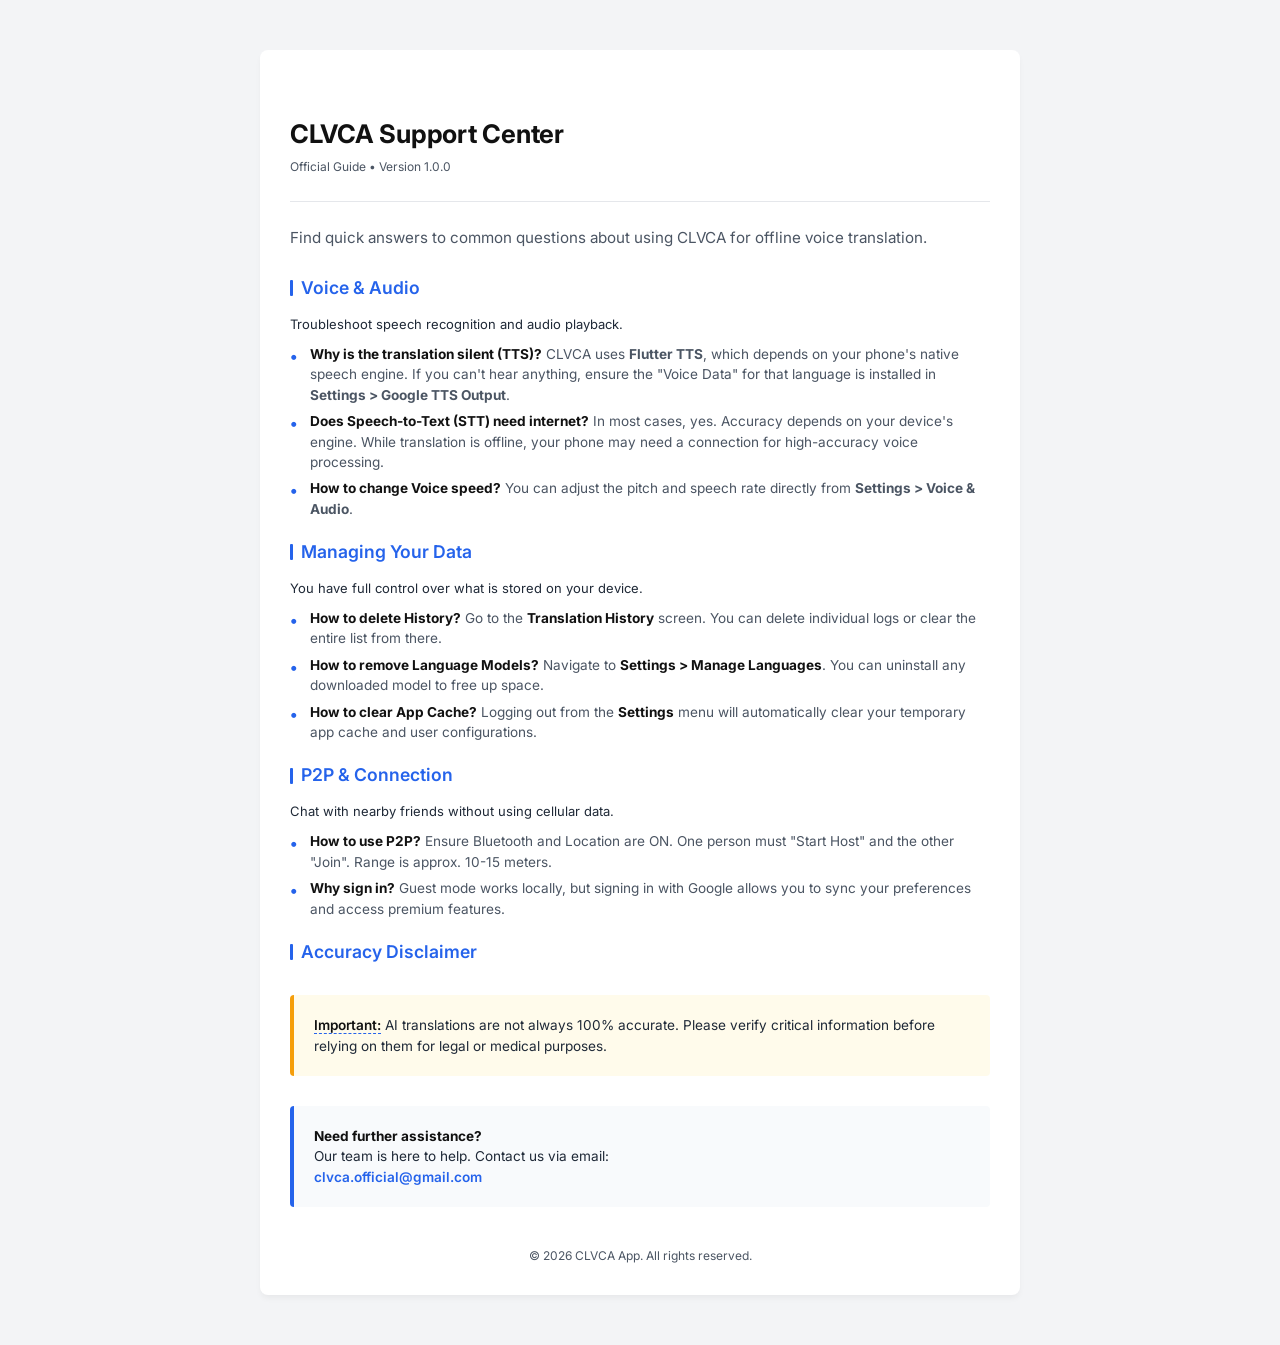
==== help.html @ 56c7fd8b "Update help.html" ====
<!DOCTYPE html>
<html lang="en">
<head>
  <meta charset="UTF-8">
  <meta name="viewport" content="width=device-width, initial-scale=1.0">
  <title>CLVCA Help Center</title>
  <link rel="stylesheet" href="style.css">
  <link href="https://fonts.googleapis.com/css2?family=Inter:wght@400;500;600;700&display=swap" rel="stylesheet">
</head>
<body>

<div class="container">
  <header>
    <h1>CLVCA Support Center</h1>
    <p class="last-updated">Official Guide • Version 1.0.0</p>
  </header>

  <p class="intro">Find quick answers to common questions about using CLVCA for offline voice translation.</p>

  <section>
    <h2>Voice & Audio</h2>
    <p>Troubleshoot speech recognition and audio playback.</p>
    <ul>
      <li><strong>Why is the translation silent (TTS)?</strong> CLVCA uses <b>Flutter TTS</b>, which depends on your phone's native speech engine. If you can't hear anything, ensure the "Voice Data" for that language is installed in <b>Settings > Google TTS Output</b>.</li>
      <li><strong>Does Speech-to-Text (STT) need internet?</strong> In most cases, yes. Accuracy depends on your device's engine. While translation is offline, your phone may need a connection for high-accuracy voice processing.</li>
      <li><strong>How to change Voice speed?</strong> You can adjust the pitch and speech rate directly from <b>Settings > Voice & Audio</b>.</li>
    </ul>
  </section>

  <section>
    <h2>Managing Your Data</h2>
    <p>You have full control over what is stored on your device.</p>
    <ul>
      <li><strong>How to delete History?</strong> Go to the <strong>Translation History</strong> screen. You can delete individual logs or clear the entire list from there.</li>
      <li><strong>How to remove Language Models?</strong> Navigate to <strong>Settings > Manage Languages</strong>. You can uninstall any downloaded model to free up space.</li>
      <li><strong>How to clear App Cache?</strong> Logging out from the <strong>Settings</strong> menu will automatically clear your temporary app cache and user configurations.</li>
    </ul>
  </section>

  <section>
    <h2>P2P & Connection</h2>
    <p>Chat with nearby friends without using cellular data.</p>
    <ul>
      <li><strong>How to use P2P?</strong> Ensure Bluetooth and Location are ON. One person must "Start Host" and the other "Join". Range is approx. 10-15 meters.</li>
      <li><strong>Why sign in?</strong> Guest mode works locally, but signing in with Google allows you to sync your preferences and access premium features.</li>
    </ul>
  </section>

  <section>
    <h2>Accuracy Disclaimer</h2>
    <div class="contact-box" style="background-color: #fffbeb; border-left-color: #f59e0b;">
      <span class="highlight-text">Important:</span> AI translations are not always 100% accurate. Please verify critical information before relying on them for legal or medical purposes.
    </div>
  </section>

  <div class="contact-box">
    <strong>Need further assistance?</strong><br>
    Our team is here to help. Contact us via email:<br>
    <a href="mailto:clvca.official@gmail.com" style="color: var(--primary-color); text-decoration: none; font-weight: 600;">clvca.official@gmail.com</a>
  </div>

  <footer style="text-align: center; margin-top: 40px; color: var(--text-muted); font-size: 0.75rem;">
    &copy; 2026 CLVCA App. All rights reserved.
  </footer>
</div>

</body>
</html>
---- style.css ----
/* style.css */
:root {
  --primary-color: #2563eb;
  --text-main: #1f2937;
  --text-muted: #4b5563;
  --bg-body: #f3f4f6;
  --bg-card: #ffffff;
  --border-color: #e5e7eb;
}

.top-spacer {
  height: 20px;
  width: 100%;
}

body {
  font-family: 'Inter', sans-serif;
  line-height: 1.5;
  background-color: var(--bg-body);
  color: var(--text-main);
  margin: 0;
  padding: 50px 15px;
  font-size: 13px;
}

.container {
  max-width: 700px;
  margin: 0 auto;
  background: var(--bg-card);
  padding: 30px;
  border-radius: 8px;
  box-shadow: 0 4px 6px -1px rgba(0, 0, 0, 0.05);
}

header {
  border-bottom: 1px solid var(--border-color);
  padding-bottom: 15px;
  padding-top: 35px;
  margin-bottom: 25px;
}

h1 {
  font-size: 1.6rem; /* टायटल लहान केलं */
  font-weight: 700;
  margin: 0;
  color: #111;
  letter-spacing: -0.01em;
}

.last-updated {
  color: var(--text-muted);
  font-size: 0.75rem;
  margin-top: 5px;
}

.intro {
  font-size: 0.95rem;
  color: var(--text-muted);
  margin-bottom: 25px;
}

section { margin-bottom: 20px; }

h2 {
  font-size: 1.1rem;
  font-weight: 600;
  color: var(--primary-color);
  margin-top: 0;
  margin-bottom: 10px;
  display: flex;
  align-items: center;
}

h2::before {
  content: "";
  display: inline-block;
  width: 3px;
  height: 16px;
  background-color: var(--primary-color);
  margin-right: 8px;
  border-radius: 1px;
}

p { margin-bottom: 10px; }

ul { list-style-type: none; padding-left: 0; margin: 0; }

li {
  position: relative;
  padding-left: 20px;
  margin-bottom: 6px;
  color: var(--text-muted);
  font-size: 0.85rem;
}

li::before {
  content: "•";
  position: absolute;
  left: 0;
  color: var(--primary-color);
  font-weight: bold;
  font-size: 1rem;
}

.contact-box {
  background-color: #f8fafc;
  border-left: 4px solid var(--primary-color);
  padding: 20px;
  margin-top: 30px;
  border-radius: 4px;
  font-size: 0.85rem;
}

strong { color: #111; }

.highlight-text {
  color: #111;
  font-weight: 600;
  border-bottom: 1px dashed var(--primary-color);
}

@media (max-width: 600px) {
  .container { padding: 20px 15px; }
  h1 { font-size: 1.4rem; }
  body { font-size: 12px; }
}
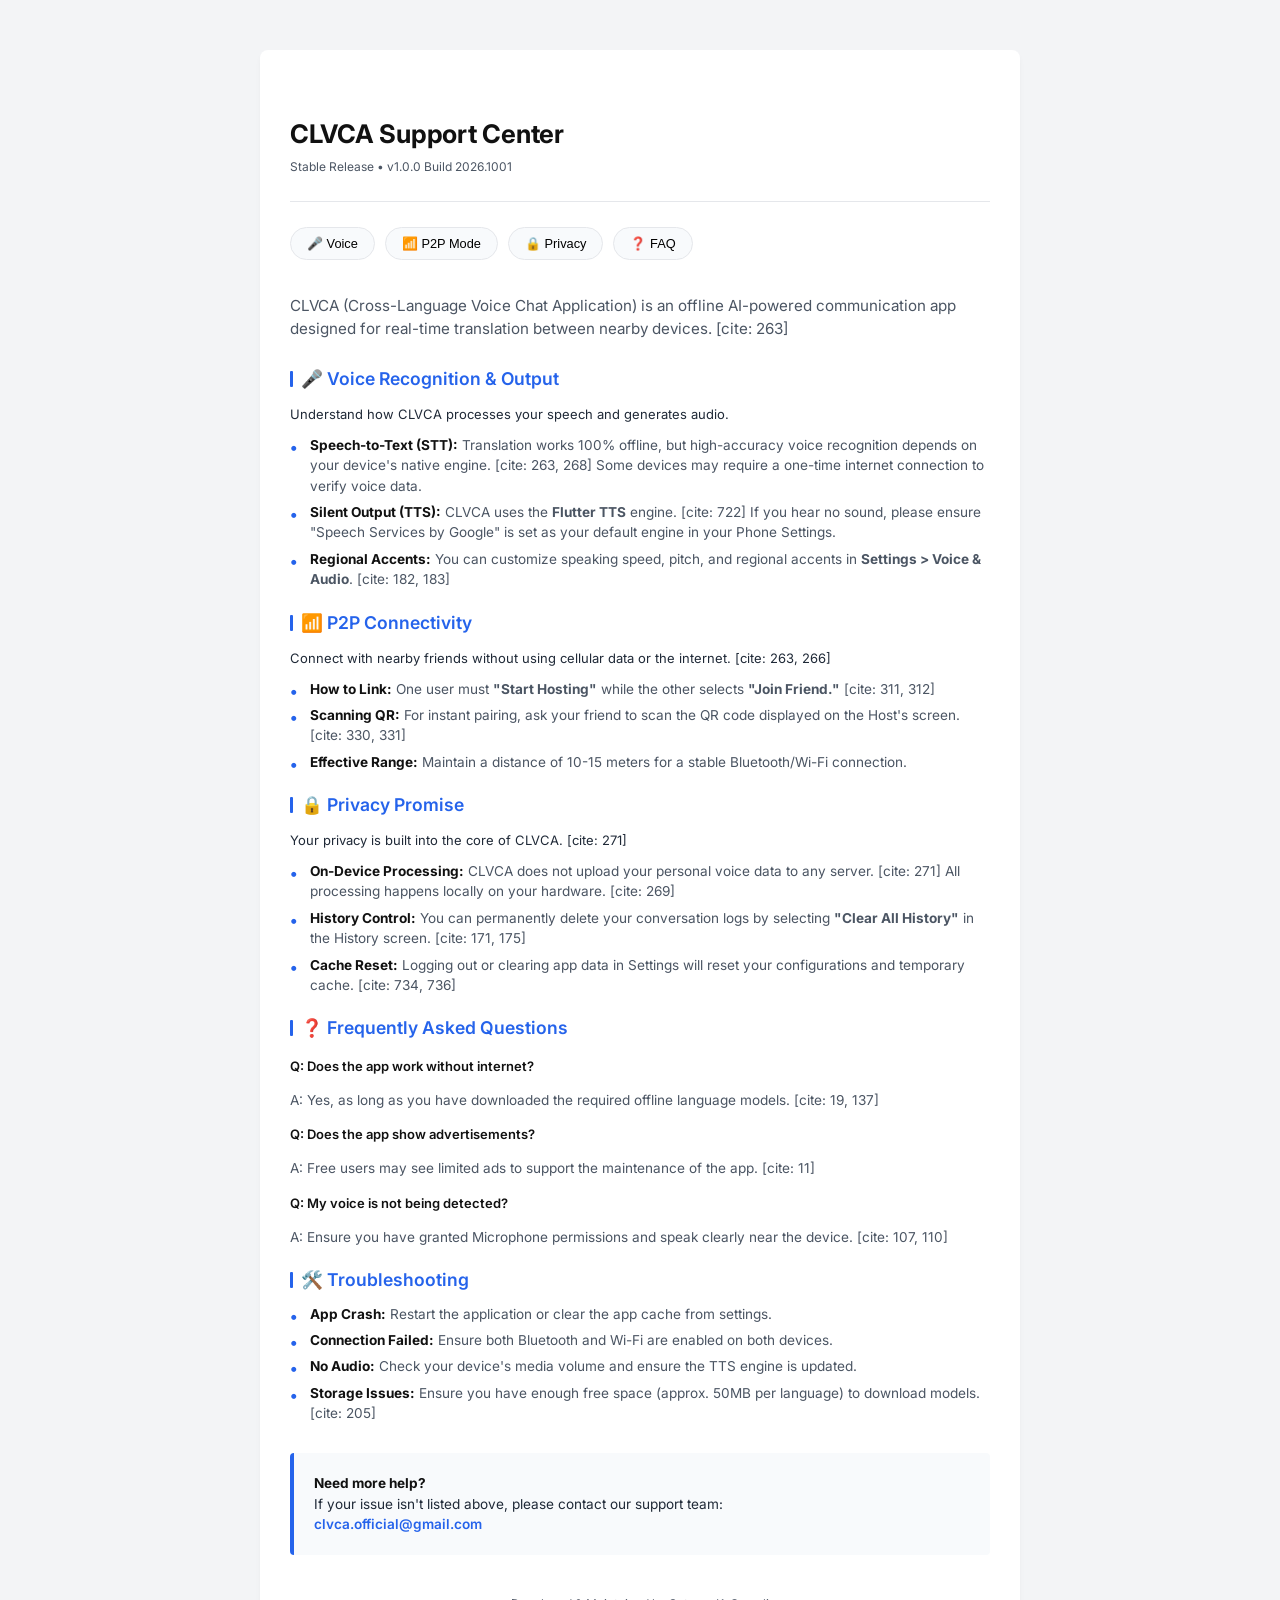
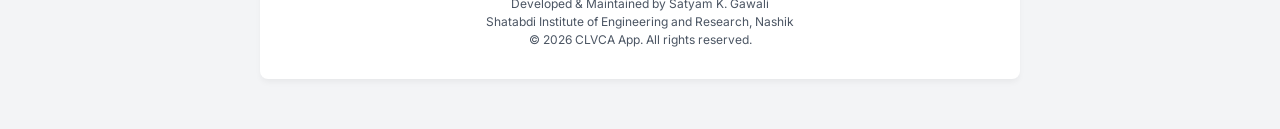
==== commit 864d34d4: "Update help.html" ====
--- a/help.html
+++ b/help.html
@@ -3,63 +3,115 @@
 <head>
   <meta charset="UTF-8">
   <meta name="viewport" content="width=device-width, initial-scale=1.0">
-  <title>CLVCA Help Center</title>
+  <title>CLVCA Support Center</title>
   <link rel="stylesheet" href="style.css">
   <link href="https://fonts.googleapis.com/css2?family=Inter:wght@400;500;600;700&display=swap" rel="stylesheet">
+  <style>
+    /* Quick Nav Styling */
+    nav {
+      display: flex;
+      gap: 10px;
+      margin-bottom: 25px;
+      overflow-x: auto;
+      padding-bottom: 10px;
+    }
+    nav button {
+      background: #f8fafc;
+      border: 1px solid var(--border-color);
+      padding: 8px 16px;
+      border-radius: 20px;
+      font-size: 0.8rem;
+      font-weight: 500;
+      cursor: pointer;
+      white-space: nowrap;
+      transition: all 0.2s;
+    }
+    nav button:hover {
+      background: var(--primary-color);
+      color: white;
+    }
+    .faq-q { font-weight: 600; color: #111; margin-top: 15px; display: block; }
+    .faq-a { color: var(--text-muted); font-size: 0.85rem; }
+  </style>
 </head>
 <body>
 
 <div class="container">
   <header>
     <h1>CLVCA Support Center</h1>
-    <p class="last-updated">Official Guide • Version 1.0.0</p>
+    <p class="last-updated">Stable Release • v1.0.0 Build 2026.1001</p>
   </header>
 
-  <p class="intro">Find quick answers to common questions about using CLVCA for offline voice translation.</p>
+  <nav>
+    <button onclick="document.getElementById('voice').scrollIntoView()">🎤 Voice</button>
+    <button onclick="document.getElementById('p2p').scrollIntoView()">📶 P2P Mode</button>
+    <button onclick="document.getElementById('privacy').scrollIntoView()">🔒 Privacy</button>
+    <button onclick="document.getElementById('faq').scrollIntoView()">❓ FAQ</button>
+  </nav>
 
-  <section>
-    <h2>Voice & Audio</h2>
-    <p>Troubleshoot speech recognition and audio playback.</p>
+  <p class="intro">CLVCA (Cross-Language Voice Chat Application) is an offline AI-powered communication app designed for real-time translation between nearby devices. [cite: 263]</p>
+
+  <section id="voice">
+    <h2>🎤 Voice Recognition & Output</h2>
+    <p>Understand how CLVCA processes your speech and generates audio.</p>
     <ul>
-      <li><strong>Why is the translation silent (TTS)?</strong> CLVCA uses <b>Flutter TTS</b>, which depends on your phone's native speech engine. If you can't hear anything, ensure the "Voice Data" for that language is installed in <b>Settings > Google TTS Output</b>.</li>
-      <li><strong>Does Speech-to-Text (STT) need internet?</strong> In most cases, yes. Accuracy depends on your device's engine. While translation is offline, your phone may need a connection for high-accuracy voice processing.</li>
-      <li><strong>How to change Voice speed?</strong> You can adjust the pitch and speech rate directly from <b>Settings > Voice & Audio</b>.</li>
+      <li><strong>Speech-to-Text (STT):</strong> Translation works 100% offline, but high-accuracy voice recognition depends on your device's native engine. [cite: 263, 268] Some devices may require a one-time internet connection to verify voice data.</li>
+      <li><strong>Silent Output (TTS):</strong> CLVCA uses the <b>Flutter TTS</b> engine. [cite: 722] If you hear no sound, please ensure "Speech Services by Google" is set as your default engine in your Phone Settings.</li>
+      <li><strong>Regional Accents:</strong> You can customize speaking speed, pitch, and regional accents in <b>Settings > Voice & Audio</b>. [cite: 182, 183]</li>
     </ul>
   </section>
 
-  <section>
-    <h2>Managing Your Data</h2>
-    <p>You have full control over what is stored on your device.</p>
+  <section id="p2p">
+    <h2>📶 P2P Connectivity</h2>
+    <p>Connect with nearby friends without using cellular data or the internet. [cite: 263, 266]</p>
     <ul>
-      <li><strong>How to delete History?</strong> Go to the <strong>Translation History</strong> screen. You can delete individual logs or clear the entire list from there.</li>
-      <li><strong>How to remove Language Models?</strong> Navigate to <strong>Settings > Manage Languages</strong>. You can uninstall any downloaded model to free up space.</li>
-      <li><strong>How to clear App Cache?</strong> Logging out from the <strong>Settings</strong> menu will automatically clear your temporary app cache and user configurations.</li>
+      <li><strong>How to Link:</strong> One user must <b>"Start Hosting"</b> while the other selects <b>"Join Friend."</b> [cite: 311, 312]</li>
+      <li><strong>Scanning QR:</strong> For instant pairing, ask your friend to scan the QR code displayed on the Host's screen. [cite: 330, 331]</li>
+      <li><strong>Effective Range:</strong> Maintain a distance of 10-15 meters for a stable Bluetooth/Wi-Fi connection.</li>
     </ul>
   </section>
 
-  <section>
-    <h2>P2P & Connection</h2>
-    <p>Chat with nearby friends without using cellular data.</p>
+  <section id="privacy">
+    <h2>🔒 Privacy Promise</h2>
+    <p>Your privacy is built into the core of CLVCA. [cite: 271]</p>
     <ul>
-      <li><strong>How to use P2P?</strong> Ensure Bluetooth and Location are ON. One person must "Start Host" and the other "Join". Range is approx. 10-15 meters.</li>
-      <li><strong>Why sign in?</strong> Guest mode works locally, but signing in with Google allows you to sync your preferences and access premium features.</li>
+      <li><strong>On-Device Processing:</strong> CLVCA does not upload your personal voice data to any server. [cite: 271] All processing happens locally on your hardware. [cite: 269]</li>
+      <li><strong>History Control:</strong> You can permanently delete your conversation logs by selecting <b>"Clear All History"</b> in the History screen. [cite: 171, 175]</li>
+      <li><strong>Cache Reset:</strong> Logging out or clearing app data in Settings will reset your configurations and temporary cache. [cite: 734, 736]</li>
     </ul>
   </section>
 
+  <section id="faq">
+    <h2>❓ Frequently Asked Questions</h2>
+    <span class="faq-q">Q: Does the app work without internet?</span>
+    <p class="faq-a">A: Yes, as long as you have downloaded the required offline language models. [cite: 19, 137]</p>
+
+    <span class="faq-q">Q: Does the app show advertisements?</span>
+    <p class="faq-a">A: Free users may see limited ads to support the maintenance of the app. [cite: 11]</p>
+
+    <span class="faq-q">Q: My voice is not being detected?</span>
+    <p class="faq-a">A: Ensure you have granted Microphone permissions and speak clearly near the device. [cite: 107, 110]</p>
+  </section>
+
   <section>
-    <h2>Accuracy Disclaimer</h2>
-    <div class="contact-box" style="background-color: #fffbeb; border-left-color: #f59e0b;">
-      <span class="highlight-text">Important:</span> AI translations are not always 100% accurate. Please verify critical information before relying on them for legal or medical purposes.
-    </div>
+    <h2>🛠️ Troubleshooting</h2>
+    <ul>
+      <li><strong>App Crash:</strong> Restart the application or clear the app cache from settings.</li>
+      <li><strong>Connection Failed:</strong> Ensure both Bluetooth and Wi-Fi are enabled on both devices.</li>
+      <li><strong>No Audio:</strong> Check your device's media volume and ensure the TTS engine is updated.</li>
+      <li><strong>Storage Issues:</strong> Ensure you have enough free space (approx. 50MB per language) to download models. [cite: 205]</li>
+    </ul>
   </section>
 
   <div class="contact-box">
-    <strong>Need further assistance?</strong><br>
-    Our team is here to help. Contact us via email:<br>
+    <strong>Need more help?</strong><br>
+    If your issue isn't listed above, please contact our support team:<br>
     <a href="mailto:clvca.official@gmail.com" style="color: var(--primary-color); text-decoration: none; font-weight: 600;">clvca.official@gmail.com</a>
   </div>
 
   <footer style="text-align: center; margin-top: 40px; color: var(--text-muted); font-size: 0.75rem;">
+    Developed & Maintained by Satyam K. Gawali<br>
+    Shatabdi Institute of Engineering and Research, Nashik<br>
     &copy; 2026 CLVCA App. All rights reserved.
   </footer>
 </div>
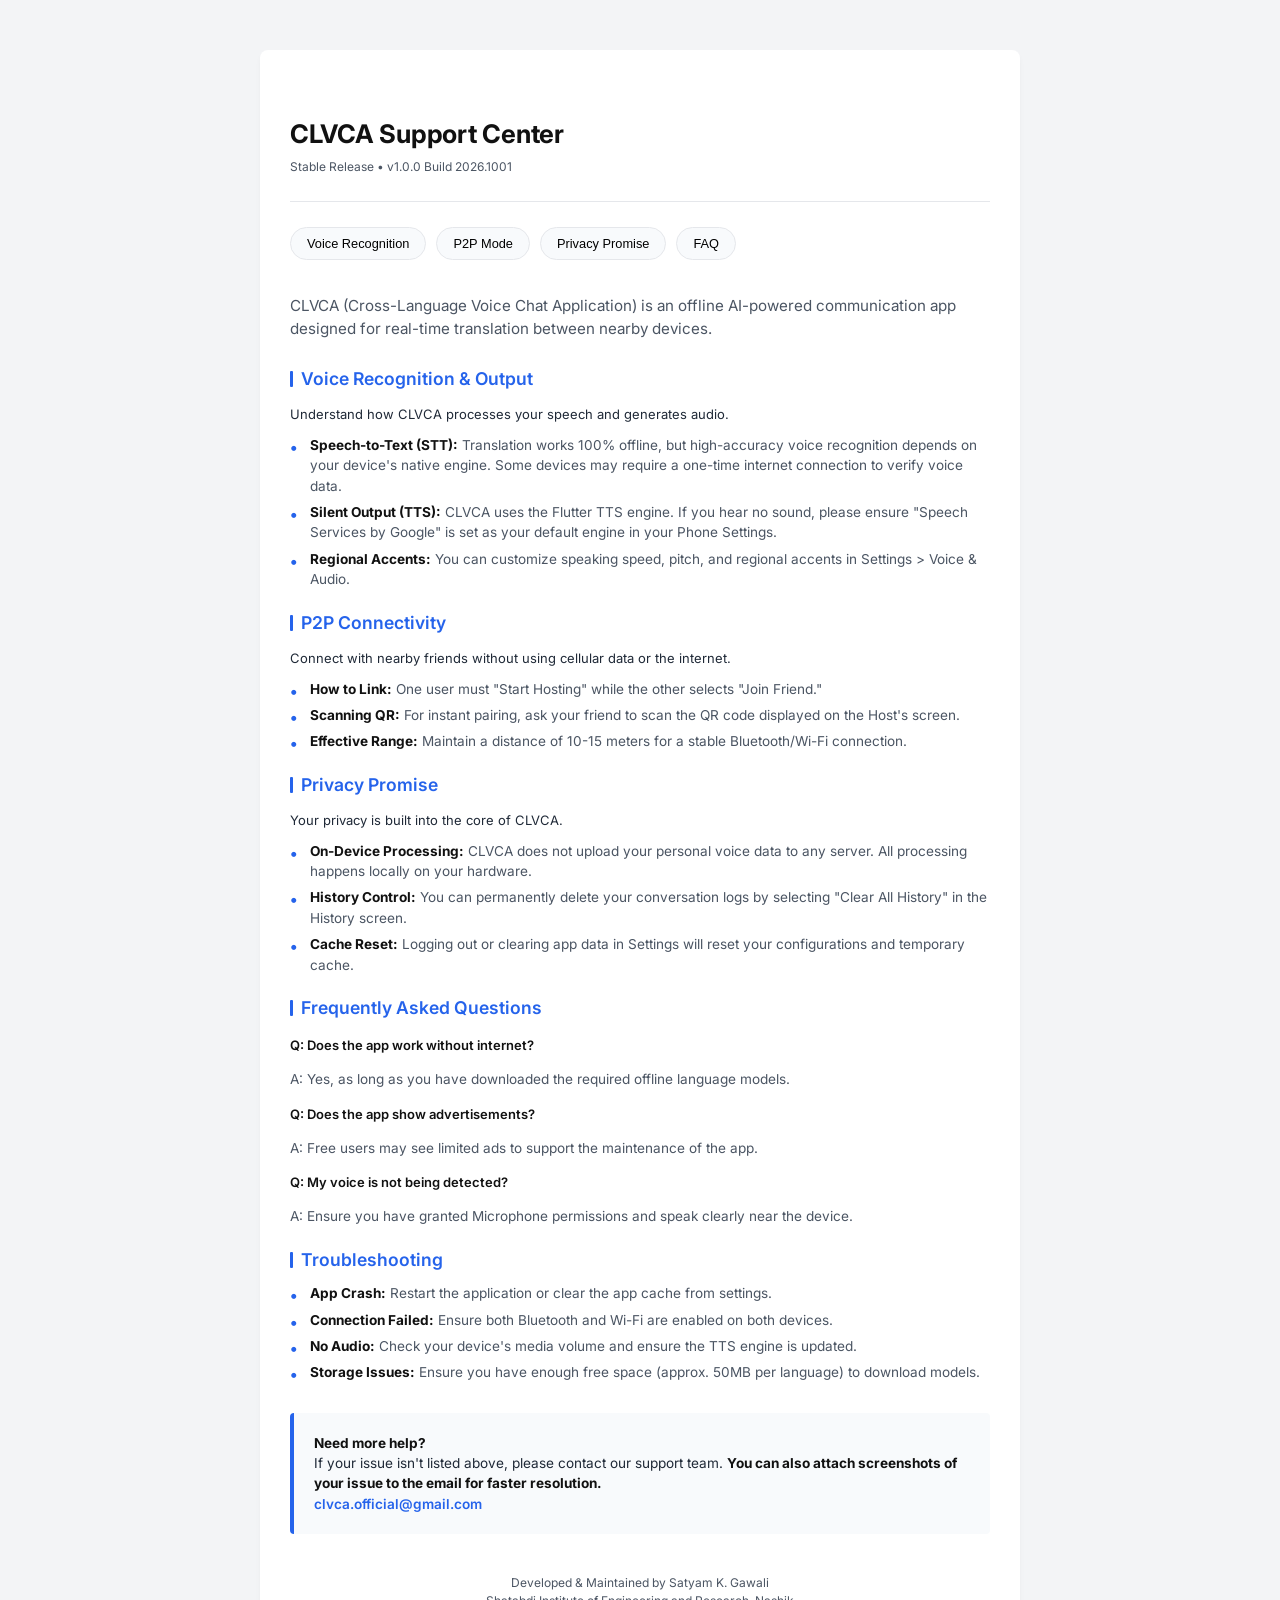
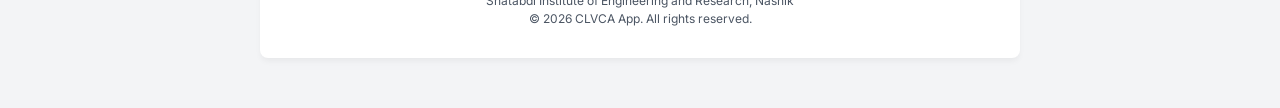
==== commit 2467e602: "Update help.html" ====
--- a/help.html
+++ b/help.html
@@ -7,7 +7,6 @@
   <link rel="stylesheet" href="style.css">
   <link href="https://fonts.googleapis.com/css2?family=Inter:wght@400;500;600;700&display=swap" rel="stylesheet">
   <style>
-    /* Quick Nav Styling */
     nav {
       display: flex;
       gap: 10px;
@@ -43,69 +42,69 @@
   </header>
 
   <nav>
-    <button onclick="document.getElementById('voice').scrollIntoView()">🎤 Voice</button>
-    <button onclick="document.getElementById('p2p').scrollIntoView()">📶 P2P Mode</button>
-    <button onclick="document.getElementById('privacy').scrollIntoView()">🔒 Privacy</button>
-    <button onclick="document.getElementById('faq').scrollIntoView()">❓ FAQ</button>
+    <button onclick="document.getElementById('voice').scrollIntoView()">Voice Recognition</button>
+    <button onclick="document.getElementById('p2p').scrollIntoView()">P2P Mode</button>
+    <button onclick="document.getElementById('privacy').scrollIntoView()">Privacy Promise</button>
+    <button onclick="document.getElementById('faq').scrollIntoView()">FAQ</button>
   </nav>
 
-  <p class="intro">CLVCA (Cross-Language Voice Chat Application) is an offline AI-powered communication app designed for real-time translation between nearby devices. [cite: 263]</p>
+  <p class="intro">CLVCA (Cross-Language Voice Chat Application) is an offline AI-powered communication app designed for real-time translation between nearby devices.</p>
 
   <section id="voice">
-    <h2>🎤 Voice Recognition & Output</h2>
+    <h2>Voice Recognition & Output</h2>
     <p>Understand how CLVCA processes your speech and generates audio.</p>
     <ul>
-      <li><strong>Speech-to-Text (STT):</strong> Translation works 100% offline, but high-accuracy voice recognition depends on your device's native engine. [cite: 263, 268] Some devices may require a one-time internet connection to verify voice data.</li>
-      <li><strong>Silent Output (TTS):</strong> CLVCA uses the <b>Flutter TTS</b> engine. [cite: 722] If you hear no sound, please ensure "Speech Services by Google" is set as your default engine in your Phone Settings.</li>
-      <li><strong>Regional Accents:</strong> You can customize speaking speed, pitch, and regional accents in <b>Settings > Voice & Audio</b>. [cite: 182, 183]</li>
+      <li><strong>Speech-to-Text (STT):</strong> Translation works 100% offline, but high-accuracy voice recognition depends on your device's native engine. Some devices may require a one-time internet connection to verify voice data.</li>
+      <li><strong>Silent Output (TTS):</strong> CLVCA uses the Flutter TTS engine. If you hear no sound, please ensure "Speech Services by Google" is set as your default engine in your Phone Settings.</li>
+      <li><strong>Regional Accents:</strong> You can customize speaking speed, pitch, and regional accents in Settings > Voice & Audio.</li>
     </ul>
   </section>
 
   <section id="p2p">
-    <h2>📶 P2P Connectivity</h2>
-    <p>Connect with nearby friends without using cellular data or the internet. [cite: 263, 266]</p>
+    <h2>P2P Connectivity</h2>
+    <p>Connect with nearby friends without using cellular data or the internet.</p>
     <ul>
-      <li><strong>How to Link:</strong> One user must <b>"Start Hosting"</b> while the other selects <b>"Join Friend."</b> [cite: 311, 312]</li>
-      <li><strong>Scanning QR:</strong> For instant pairing, ask your friend to scan the QR code displayed on the Host's screen. [cite: 330, 331]</li>
+      <li><strong>How to Link:</strong> One user must "Start Hosting" while the other selects "Join Friend."</li>
+      <li><strong>Scanning QR:</strong> For instant pairing, ask your friend to scan the QR code displayed on the Host's screen.</li>
       <li><strong>Effective Range:</strong> Maintain a distance of 10-15 meters for a stable Bluetooth/Wi-Fi connection.</li>
     </ul>
   </section>
 
   <section id="privacy">
-    <h2>🔒 Privacy Promise</h2>
-    <p>Your privacy is built into the core of CLVCA. [cite: 271]</p>
+    <h2>Privacy Promise</h2>
+    <p>Your privacy is built into the core of CLVCA.</p>
     <ul>
-      <li><strong>On-Device Processing:</strong> CLVCA does not upload your personal voice data to any server. [cite: 271] All processing happens locally on your hardware. [cite: 269]</li>
-      <li><strong>History Control:</strong> You can permanently delete your conversation logs by selecting <b>"Clear All History"</b> in the History screen. [cite: 171, 175]</li>
-      <li><strong>Cache Reset:</strong> Logging out or clearing app data in Settings will reset your configurations and temporary cache. [cite: 734, 736]</li>
+      <li><strong>On-Device Processing:</strong> CLVCA does not upload your personal voice data to any server. All processing happens locally on your hardware.</li>
+      <li><strong>History Control:</strong> You can permanently delete your conversation logs by selecting "Clear All History" in the History screen.</li>
+      <li><strong>Cache Reset:</strong> Logging out or clearing app data in Settings will reset your configurations and temporary cache.</li>
     </ul>
   </section>
 
   <section id="faq">
-    <h2>❓ Frequently Asked Questions</h2>
+    <h2>Frequently Asked Questions</h2>
     <span class="faq-q">Q: Does the app work without internet?</span>
-    <p class="faq-a">A: Yes, as long as you have downloaded the required offline language models. [cite: 19, 137]</p>
+    <p class="faq-a">A: Yes, as long as you have downloaded the required offline language models.</p>
 
     <span class="faq-q">Q: Does the app show advertisements?</span>
-    <p class="faq-a">A: Free users may see limited ads to support the maintenance of the app. [cite: 11]</p>
+    <p class="faq-a">A: Free users may see limited ads to support the maintenance of the app.</p>
 
     <span class="faq-q">Q: My voice is not being detected?</span>
-    <p class="faq-a">A: Ensure you have granted Microphone permissions and speak clearly near the device. [cite: 107, 110]</p>
+    <p class="faq-a">A: Ensure you have granted Microphone permissions and speak clearly near the device.</p>
   </section>
 
   <section>
-    <h2>🛠️ Troubleshooting</h2>
+    <h2>Troubleshooting</h2>
     <ul>
       <li><strong>App Crash:</strong> Restart the application or clear the app cache from settings.</li>
       <li><strong>Connection Failed:</strong> Ensure both Bluetooth and Wi-Fi are enabled on both devices.</li>
       <li><strong>No Audio:</strong> Check your device's media volume and ensure the TTS engine is updated.</li>
-      <li><strong>Storage Issues:</strong> Ensure you have enough free space (approx. 50MB per language) to download models. [cite: 205]</li>
+      <li><strong>Storage Issues:</strong> Ensure you have enough free space (approx. 50MB per language) to download models.</li>
     </ul>
   </section>
 
   <div class="contact-box">
     <strong>Need more help?</strong><br>
-    If your issue isn't listed above, please contact our support team:<br>
+    If your issue isn't listed above, please contact our support team. <strong>You can also attach screenshots of your issue to the email for faster resolution.</strong><br>
     <a href="mailto:clvca.official@gmail.com" style="color: var(--primary-color); text-decoration: none; font-weight: 600;">clvca.official@gmail.com</a>
   </div>
 
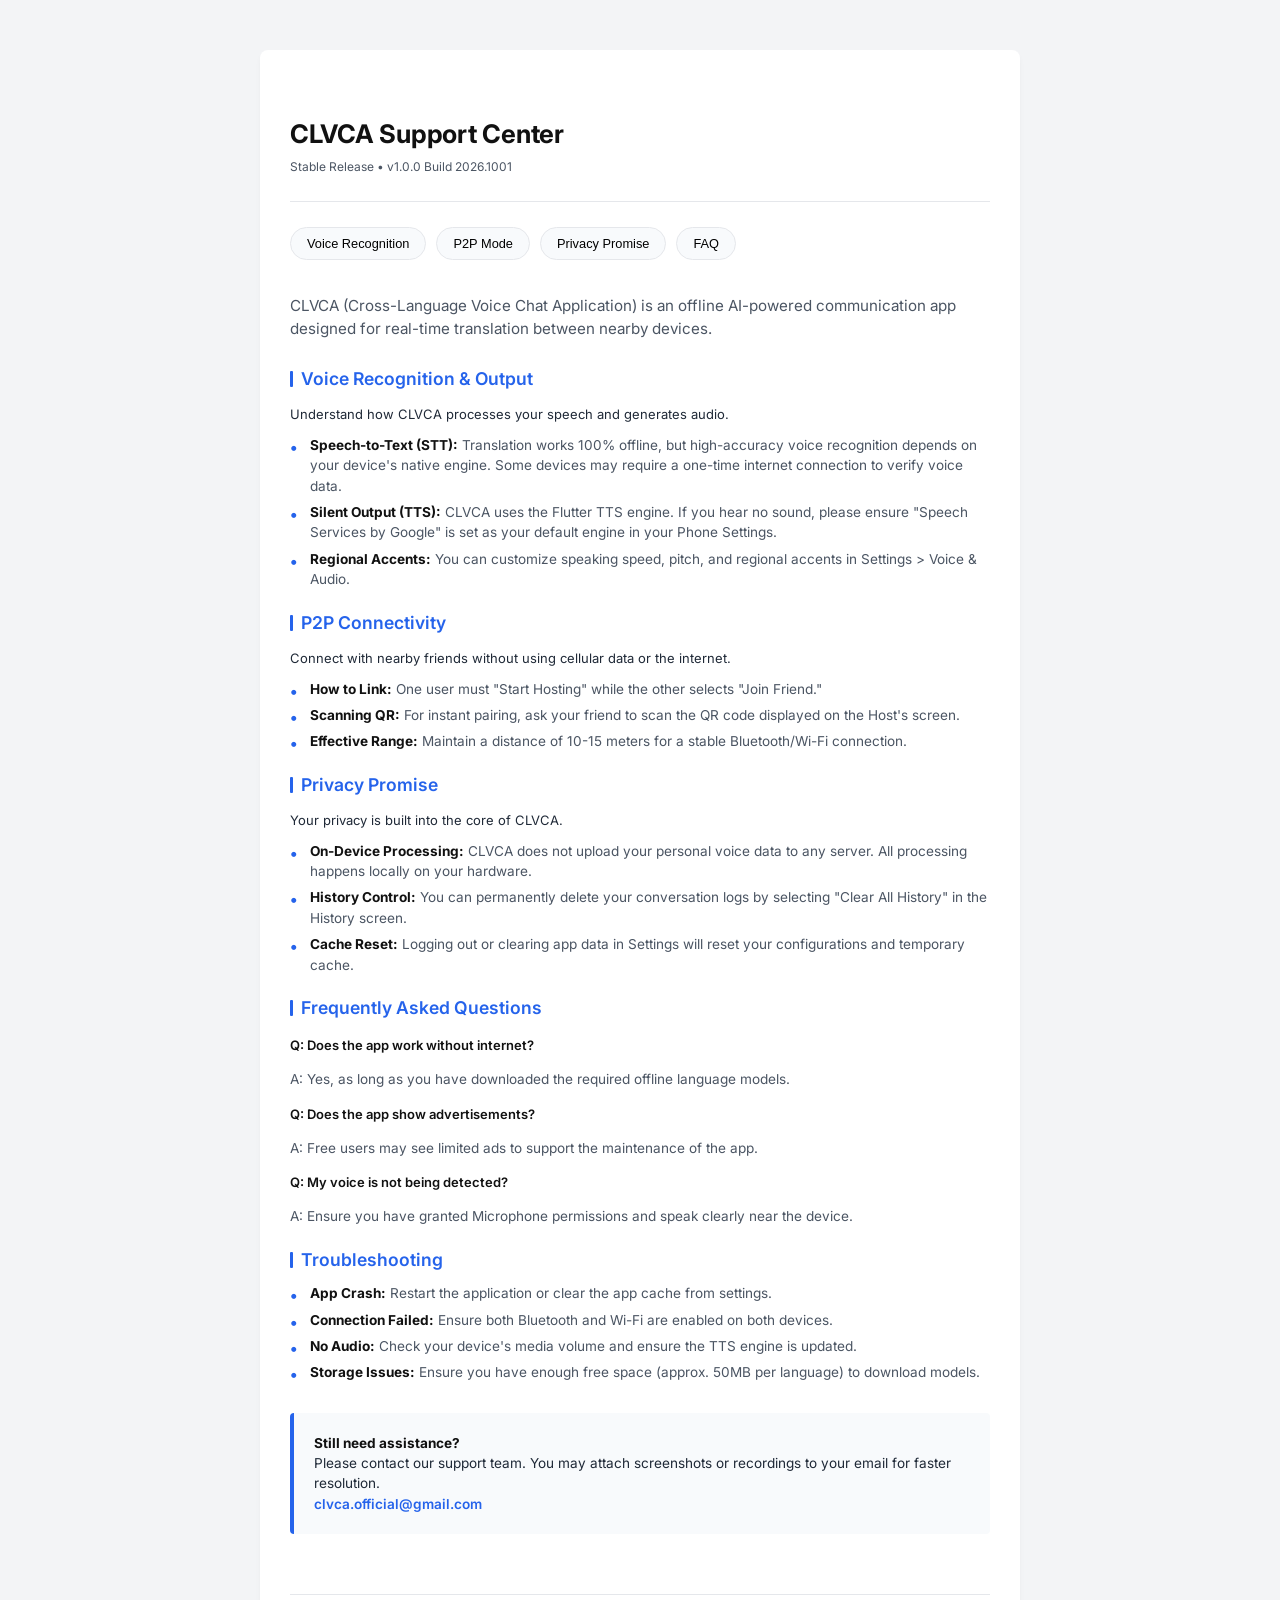
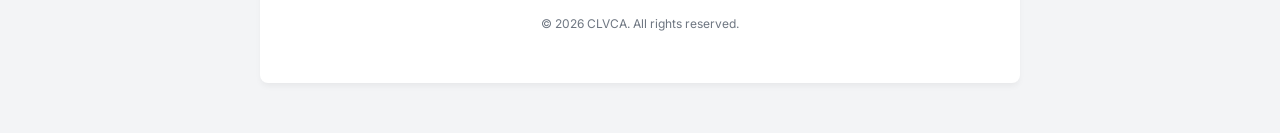
==== commit 3048d9e4: "Update help.html" ====
--- a/help.html
+++ b/help.html
@@ -103,15 +103,15 @@
   </section>
 
   <div class="contact-box">
-    <strong>Need more help?</strong><br>
-    If your issue isn't listed above, please contact our support team. <strong>You can also attach screenshots of your issue to the email for faster resolution.</strong><br>
+    <strong>Still need assistance?</strong><br>
+    Please contact our support team. You may attach screenshots or recordings to your email for faster resolution.<br>
     <a href="mailto:clvca.official@gmail.com" style="color: var(--primary-color); text-decoration: none; font-weight: 600;">clvca.official@gmail.com</a>
   </div>
 
-  <footer style="text-align: center; margin-top: 40px; color: var(--text-muted); font-size: 0.75rem;">
-    Developed & Maintained by Satyam K. Gawali<br>
-    Shatabdi Institute of Engineering and Research, Nashik<br>
-    &copy; 2026 CLVCA App. All rights reserved.
+  <footer style="text-align: center; margin-top: 60px; padding: 20px 0; border-top: 1px solid var(--border-color); color: var(--text-muted); font-size: 0.75rem;">
+    <p style="margin: 0; opacity: 0.8;">
+      &copy; 2026 CLVCA. All rights reserved.
+    </p>
   </footer>
 </div>
 
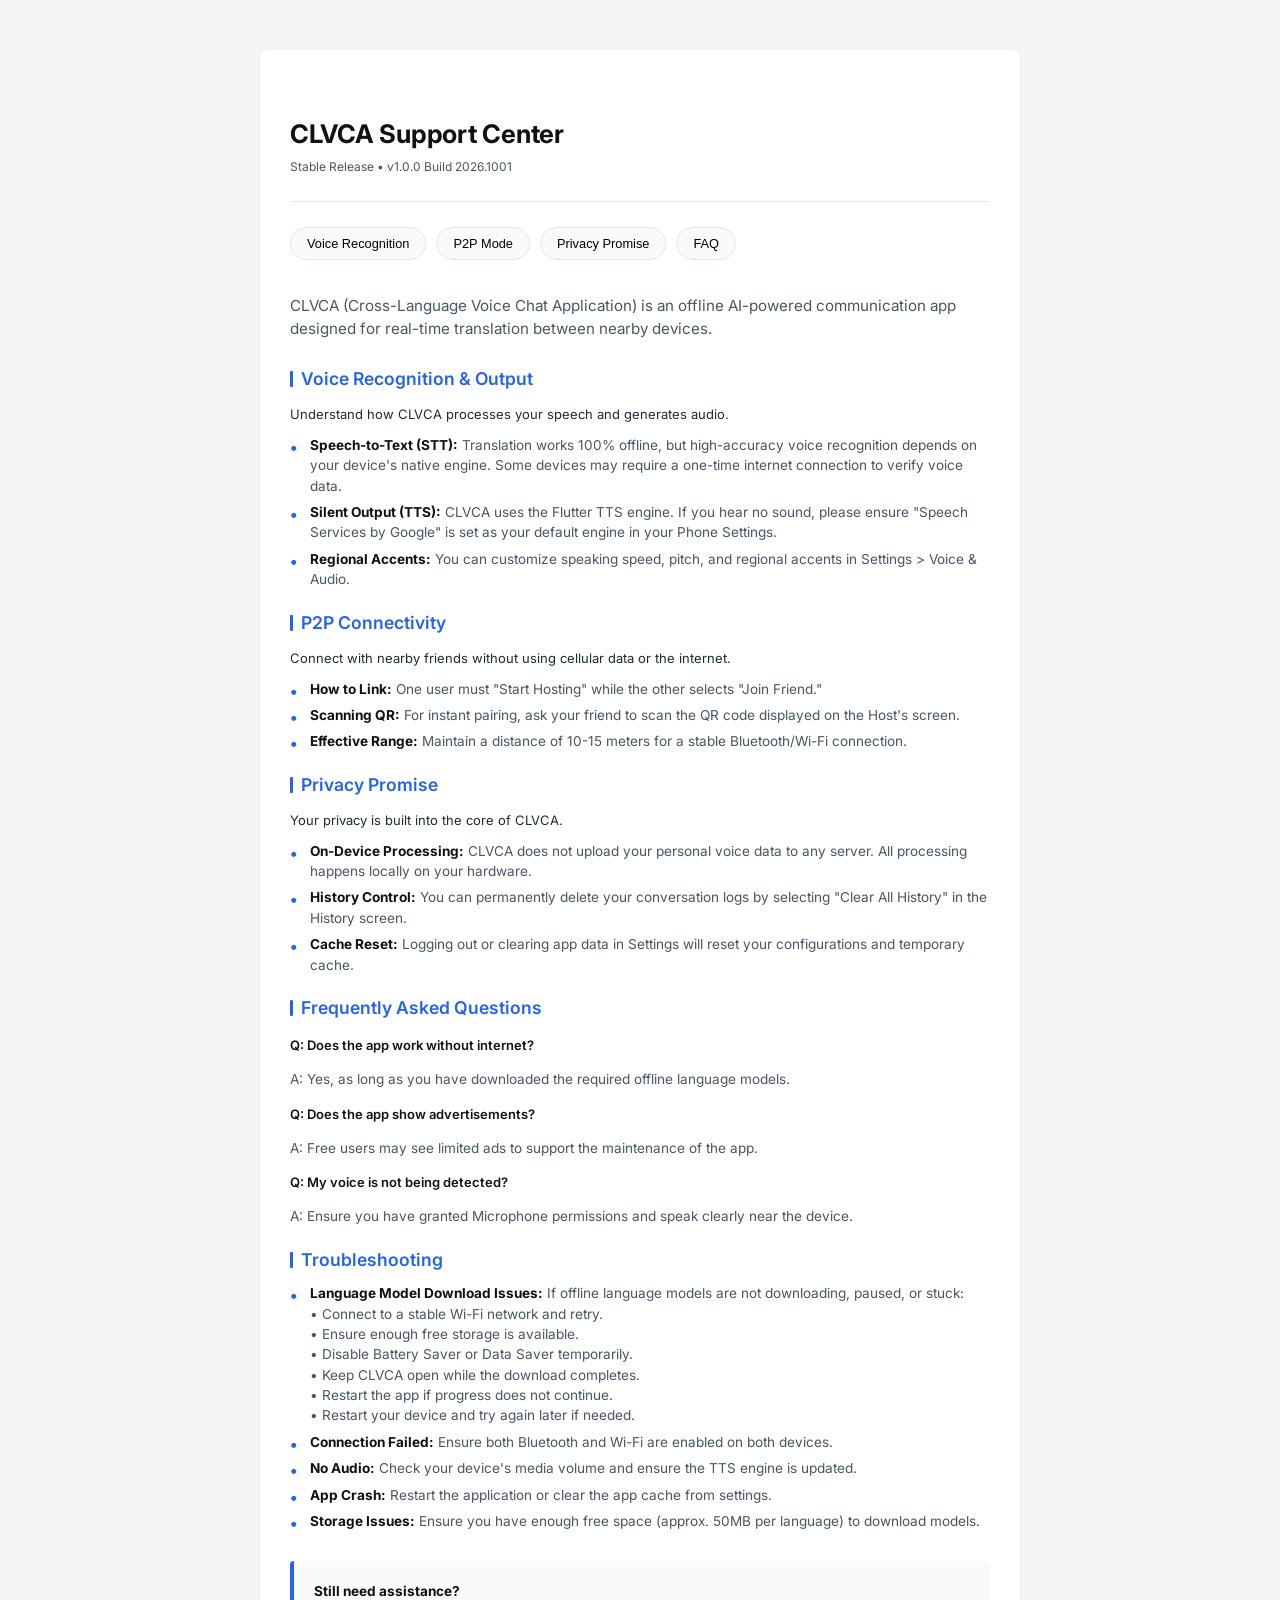
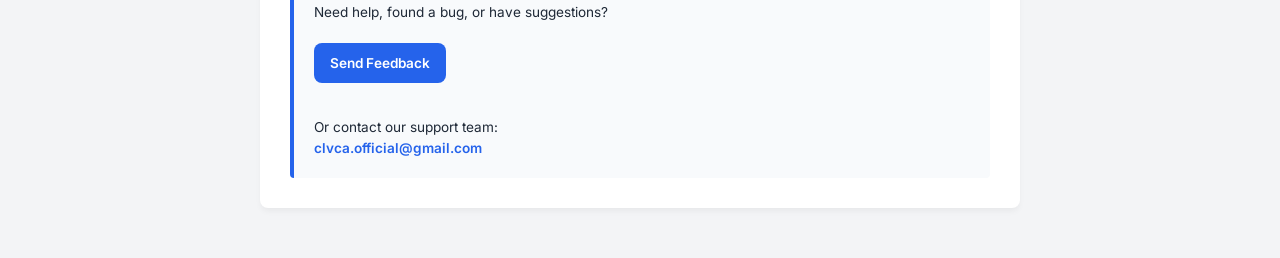
==== commit 0aca7195: "Update help.html" ====
--- a/help.html
+++ b/help.html
@@ -92,27 +92,54 @@
     <p class="faq-a">A: Ensure you have granted Microphone permissions and speak clearly near the device.</p>
   </section>
 
+  
   <section>
-    <h2>Troubleshooting</h2>
-    <ul>
-      <li><strong>App Crash:</strong> Restart the application or clear the app cache from settings.</li>
-      <li><strong>Connection Failed:</strong> Ensure both Bluetooth and Wi-Fi are enabled on both devices.</li>
-      <li><strong>No Audio:</strong> Check your device's media volume and ensure the TTS engine is updated.</li>
-      <li><strong>Storage Issues:</strong> Ensure you have enough free space (approx. 50MB per language) to download models.</li>
-    </ul>
-  </section>
+  <h2>Troubleshooting</h2>
+  <ul>
+    <li>
+      <strong>Language Model Download Issues:</strong>
+      If offline language models are not downloading, paused, or stuck:
+      <br>• Connect to a stable Wi-Fi network and retry.
+      <br>• Ensure enough free storage is available.
+      <br>• Disable Battery Saver or Data Saver temporarily.
+      <br>• Keep CLVCA open while the download completes.
+      <br>• Restart the app if progress does not continue.
+      <br>• Restart your device and try again later if needed.
+    </li>
+
+    <li><strong>Connection Failed:</strong> Ensure both Bluetooth and Wi-Fi are enabled on both devices.</li>
+
+    <li><strong>No Audio:</strong> Check your device's media volume and ensure the TTS engine is updated.</li>
+
+    <li><strong>App Crash:</strong> Restart the application or clear the app cache from settings.</li>
+
+    <li><strong>Storage Issues:</strong> Ensure you have enough free space (approx. 50MB per language) to download models.</li>
+  </ul>
+</section>
 
   <div class="contact-box">
-    <strong>Still need assistance?</strong><br>
-    Please contact our support team. You may attach screenshots or recordings to your email for faster resolution.<br>
-    <a href="mailto:clvca.official@gmail.com" style="color: var(--primary-color); text-decoration: none; font-weight: 600;">clvca.official@gmail.com</a>
-  </div>
+  <strong>Still need assistance?</strong><br>
+  Need help, found a bug, or have suggestions?<br><br>
 
-  <footer style="text-align: center; margin-top: 60px; padding: 20px 0; border-top: 1px solid var(--border-color); color: var(--text-muted); font-size: 0.75rem;">
-    <p style="margin: 0; opacity: 0.8;">
-      &copy; 2026 CLVCA. All rights reserved.
-    </p>
-  </footer>
+  <a href="https://docs.google.com/forms/d/e/1FAIpQLSdStS5tLx0e0L0t5xOa6yJ_st72BBwBUY-NVCuRfbZ-WKcTHQ/viewform?usp=dialog"
+     target="_blank"
+     style="display:inline-block;
+            background:#2563eb;
+            color:white;
+            padding:10px 16px;
+            border-radius:8px;
+            text-decoration:none;
+            font-weight:600;
+            margin-bottom:14px;">
+     Send Feedback
+  </a>
+
+  <br><br>
+  Or contact our support team:<br>
+  <a href="mailto:clvca.official@gmail.com"
+     style="color: var(--primary-color); text-decoration:none; font-weight:600;">
+     clvca.official@gmail.com
+  </a>
 </div>
 
 </body>
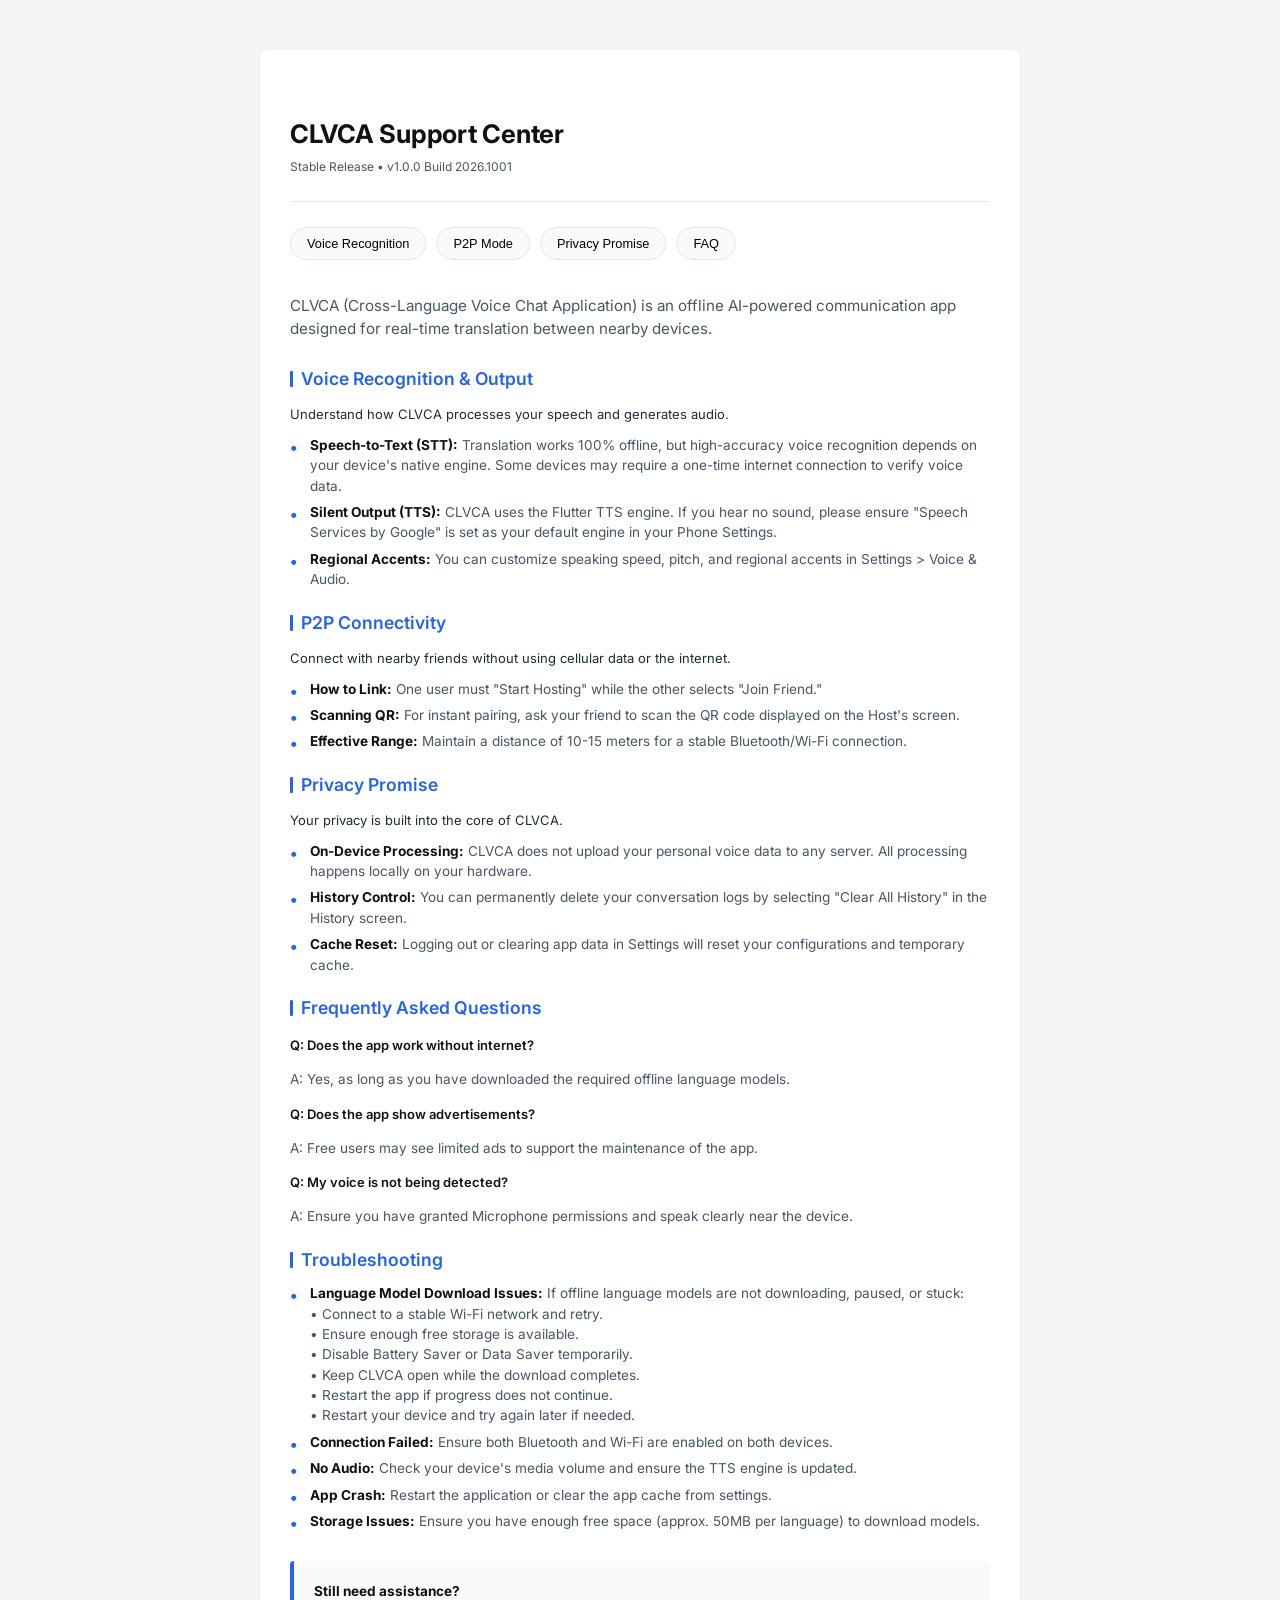
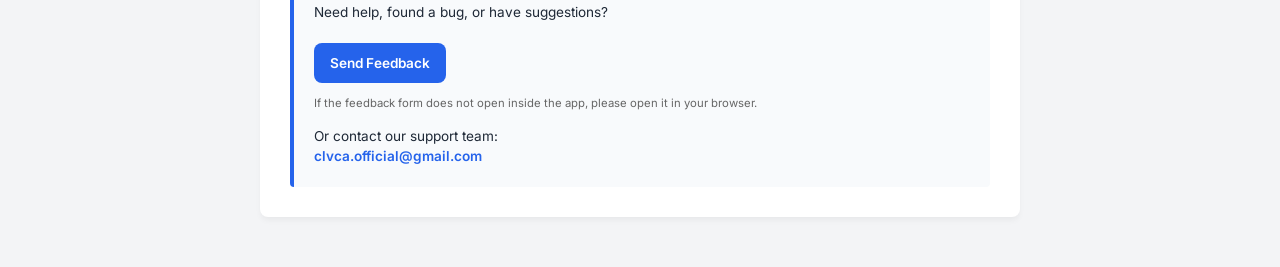
==== commit 6c2a6c60: "Update help.html" ====
--- a/help.html
+++ b/help.html
@@ -121,8 +121,9 @@
   <strong>Still need assistance?</strong><br>
   Need help, found a bug, or have suggestions?<br><br>
 
-  <a href="https://docs.google.com/forms/d/e/1FAIpQLSdStS5tLx0e0L0t5xOa6yJ_st72BBwBUY-NVCuRfbZ-WKcTHQ/viewform?usp=dialog"
+  <a href="https://docs.google.com/forms/d/e/1FAIpQLSdStS5tLx0e0L0t5xOa6yJ_st72BBwBUY-NVCuRfbZ-WKcTHQ/viewform"
      target="_blank"
+     rel="noopener noreferrer external"
      style="display:inline-block;
             background:#2563eb;
             color:white;
@@ -130,13 +131,19 @@
             border-radius:8px;
             text-decoration:none;
             font-weight:600;
-            margin-bottom:14px;">
+            margin-bottom:12px;">
      Send Feedback
   </a>
 
-  <br><br>
+  <br>
+
+  <small style="color:#666; display:block; margin-bottom:14px;">
+    If the feedback form does not open inside the app, please open it in your browser.
+  </small>
+
   Or contact our support team:<br>
-  <a href="mailto:clvca.official@gmail.com"
+
+  <a href="mailto:clvca.official@gmail.com?subject=CLVCA Support Request"
      style="color: var(--primary-color); text-decoration:none; font-weight:600;">
      clvca.official@gmail.com
   </a>
--- a/style.css
+++ b/style.css
@@ -11,6 +11,10 @@
 .top-spacer {
   height: 20px;
   width: 100%;
+}
+
+li br {
+  line-height: 1.8;
 }
 
 body {
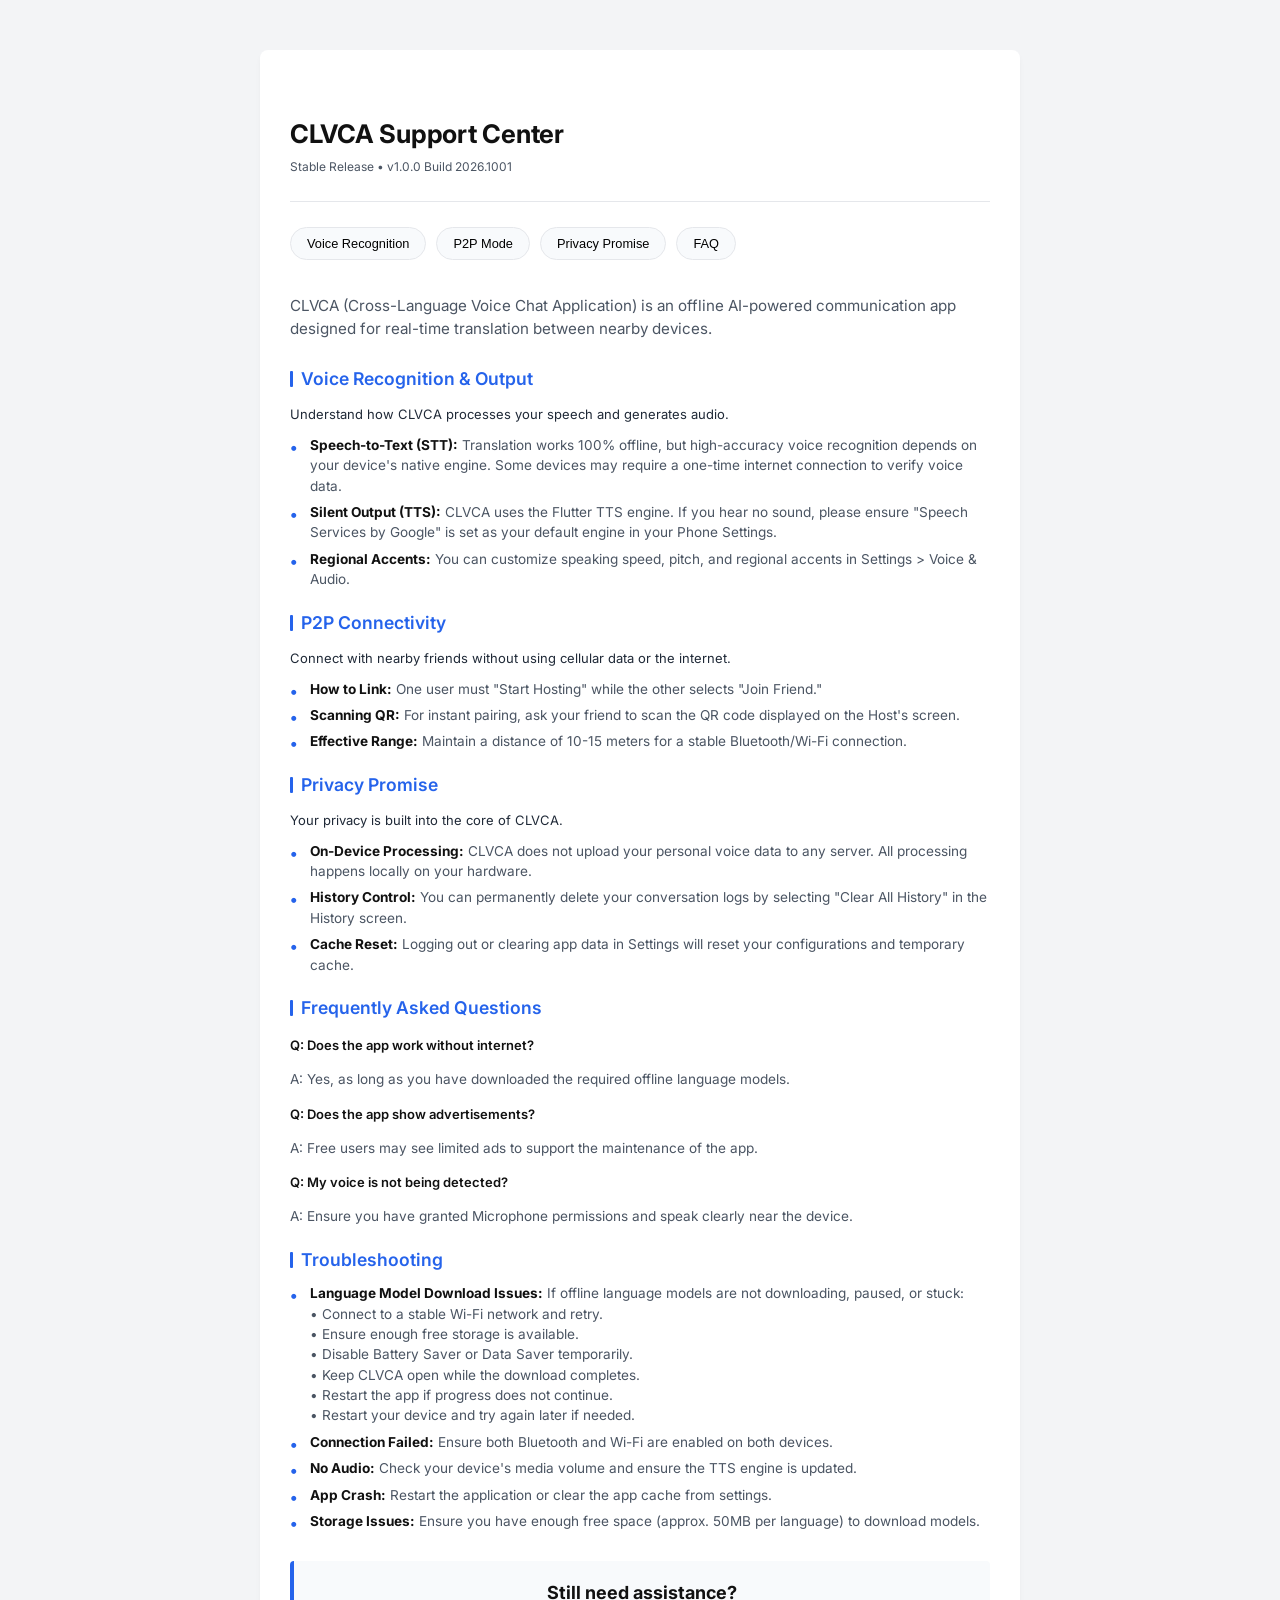
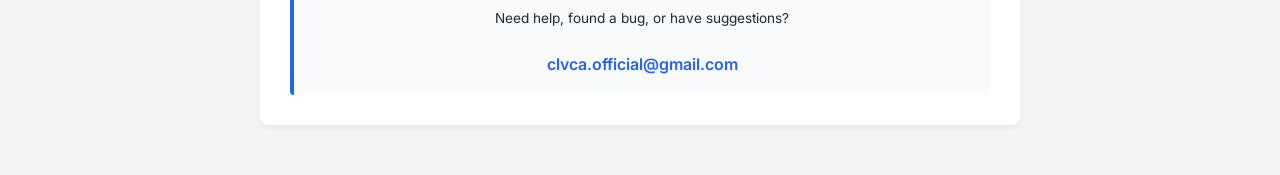
==== commit 8caa1207: "Update help.html" ====
--- a/help.html
+++ b/help.html
@@ -117,7 +117,7 @@
   </ul>
 </section>
 
-  <div class="contact-box">
+  <!-- <div class="contact-box">
   <strong>Still need assistance?</strong><br>
   Need help, found a bug, or have suggestions?<br><br>
 
@@ -147,7 +147,16 @@
      style="color: var(--primary-color); text-decoration:none; font-weight:600;">
      clvca.official@gmail.com
   </a>
-</div>
+</div> -->
+
+  <div class="contact-box" style="text-align:center; padding:18px; line-height:1.6;">
+    <strong style="font-size:18px;">Still need assistance?</strong><br>
+    Need help, found a bug, or have suggestions?<br><br>
+  
+    <div style="font-size:16px; font-weight:600; color:var(--primary-color);">
+      clvca.official@gmail.com
+    </div>
+  </div>
 
 </body>
 </html>
